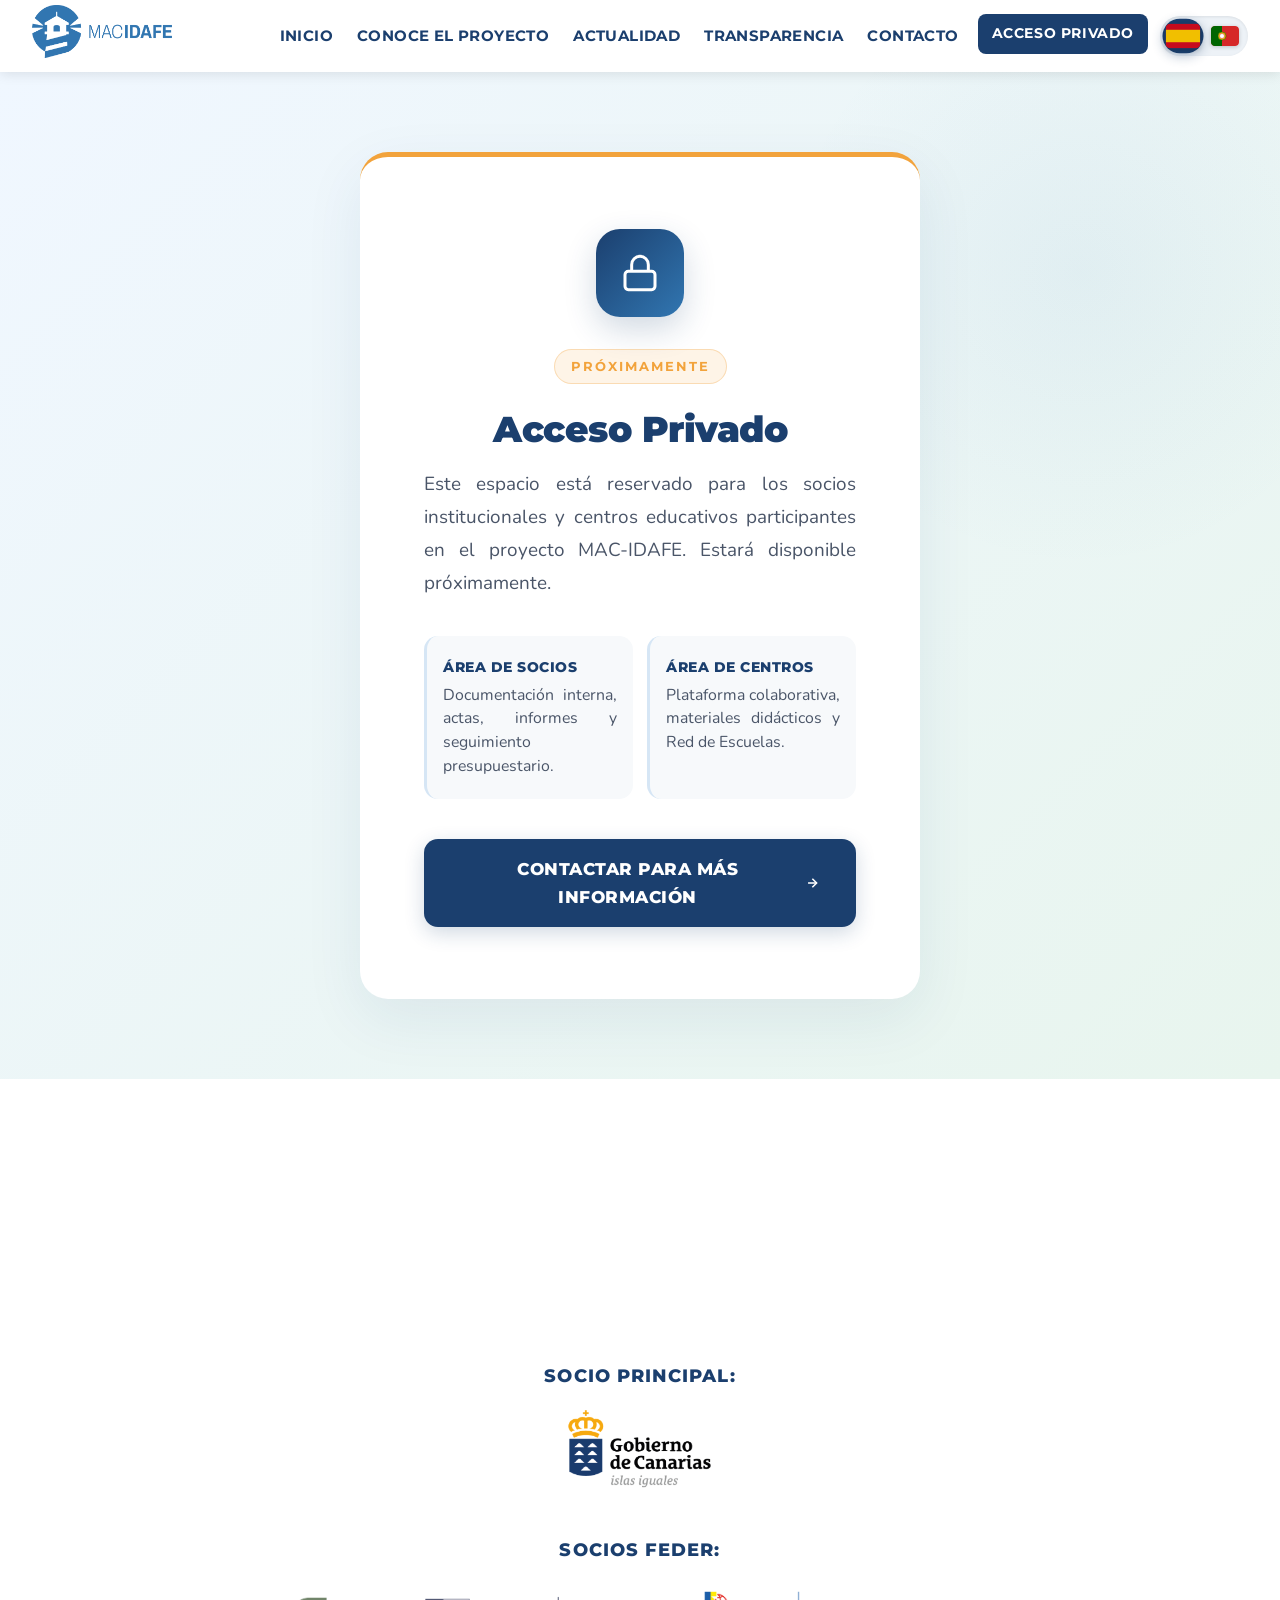
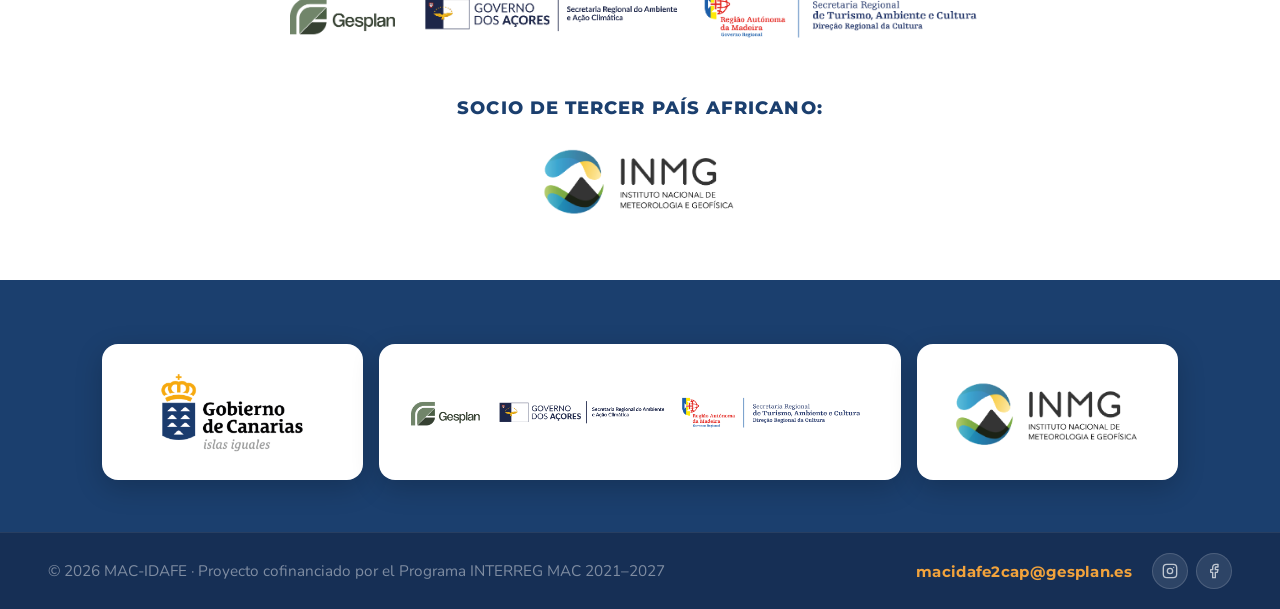
==== acceso-privado.html @ ae6ddf52 "primer commit" ====
<!DOCTYPE html>
<html lang="es">
<head>
  <meta charset="UTF-8" />
  <meta name="viewport" content="width=device-width, initial-scale=1.0"/>
  <title>MAC‑IDAFE | Acceso Privado</title>
  <meta name="robots" content="noindex, nofollow"/>
  <link rel="icon" type="image/png" href="favicon.png"/>
  <link href="https://fonts.googleapis.com/css2?family=Nunito:wght@400;600;700;800;900&family=Montserrat:wght@400;600;700;800&display=swap" rel="stylesheet"/>
  <link rel="stylesheet" href="shared2.css"/>
  <style>
    .acceso-wrap {
      min-height: calc(100vh - 72px);
      display: flex; align-items: center; justify-content: center;
      padding: 80px 8%;
      background: linear-gradient(135deg, #f0f7ff 0%, #e8f5ee 100%);
      position: relative; overflow: hidden;
    }
    .acceso-wrap::before {
      content: '';
      position: absolute;
      width: 600px; height: 600px; border-radius: 50%;
      background: radial-gradient(circle, rgba(49,118,177,.06) 0%, transparent 70%);
      top: -100px; right: -100px; pointer-events: none;
    }
    .acceso-card {
      background: var(--white); border-radius: 28px;
      padding: 72px 64px; text-align: center;
      box-shadow: 0 20px 60px rgba(27,63,110,.08);
      max-width: 560px; width: 100%;
      border-top: 5px solid var(--orange);
      position: relative; z-index: 1;
    }
    .acceso-icon {
      width: 88px; height: 88px; border-radius: 24px;
      background: linear-gradient(135deg, var(--blue-dark), var(--blue-mid));
      display: flex; align-items: center; justify-content: center;
      margin: 0 auto 32px;
      box-shadow: 0 12px 32px rgba(27,63,110,.2);
    }
    .acceso-icon svg { width: 40px; height: 40px; stroke: white; fill: none; stroke-width: 1.8; }
    .acceso-badge {
      display: inline-block;
      font-family: 'Montserrat', sans-serif; font-weight: 700;
      font-size: .72rem; letter-spacing: 2px; text-transform: uppercase;
      background: rgba(242,163,60,.12); color: var(--orange);
      border: 1px solid rgba(242,163,60,.3);
      border-radius: 20px; padding: 6px 16px; margin-bottom: 24px;
    }
    .acceso-card h1 {
      font-family: 'Montserrat', sans-serif; font-weight: 900;
      font-size: 2rem; color: var(--blue-dark);
      line-height: 1.2; margin-bottom: 16px;
      letter-spacing: -0.5px;
    }
    .acceso-card p {
      font-size: 1.05rem; color: var(--text-mid);
      line-height: 1.75; margin-bottom: 36px;
    }
    .acceso-areas {
      display: grid; grid-template-columns: 1fr 1fr;
      gap: 14px; margin-bottom: 40px;
    }
    .acceso-area {
      background: #f7f9fb; border-radius: 14px;
      padding: 20px 16px; text-align: left;
      border-left: 3px solid var(--blue-light);
      transition: border-color .3s ease, background .3s ease;
    }
    .acceso-area:hover { border-left-color: var(--blue-mid); background: var(--blue-light); }
    .acceso-area-title {
      font-family: 'Montserrat', sans-serif; font-weight: 800;
      font-size: .8rem; letter-spacing: .5px; text-transform: uppercase;
      color: var(--blue-dark); margin-bottom: 4px;
    }
    .acceso-area-desc {
      font-size: .88rem; color: var(--text-mid); line-height: 1.5;
    }
    .acceso-btn {
      display: inline-flex; align-items: center; gap: 10px;
      background: var(--blue-dark); color: var(--white);
      text-decoration: none;
      font-family: 'Montserrat', sans-serif; font-weight: 800;
      font-size: .95rem; letter-spacing: .5px; text-transform: uppercase;
      padding: 16px 36px; border-radius: 14px;
      box-shadow: 0 6px 20px rgba(27,63,110,.2);
      transition: all .3s cubic-bezier(.175,.885,.32,1.275);
    }
    .acceso-btn:hover { background: var(--orange); transform: translateY(-3px); box-shadow: 0 12px 28px rgba(242,163,60,.3); }
    .acceso-btn svg { width: 16px; height: 16px; stroke: currentColor; fill: none; stroke-width: 2.5; }
    @media (max-width: 600px) {
      .acceso-card { padding: 44px 28px; }
      .acceso-areas { grid-template-columns: 1fr; }
      .acceso-card h1 { font-size: 1.6rem; }
    }
  </style>
</head>
<body>

<header>
  <a href="index.html" class="logo"><img src="macidafe_sinclaim.png" alt="Logo MAC-IDAFE"></a>
  <button class="nav-toggle" id="nav-toggle" aria-label="Menú"><span></span><span></span><span></span></button>
  <nav>
    <a href="index.html" data-i18n="nav.inicio">INICIO</a>
    <a href="conoce.html" data-i18n="nav.conoce">CONOCE EL PROYECTO</a>
    <a href="actualidad.html" data-i18n="nav.actualidad">ACTUALIDAD</a>
    <a href="transparencia.html" data-i18n="nav.transparencia">TRANSPARENCIA</a>
    <a href="contacto.html" data-i18n="nav.contacto">CONTACTO</a>
    <a href="acceso-privado.html" class="nav-acceso active" data-i18n="nav.acceso">ACCESO PRIVADO</a>

    <div class="lang-switcher">
      <button class="lang-opt active" data-lang="es" onclick="setLang('es')"><span class="flag"><svg width="28" height="20" viewBox="0 0 28 20" style="border-radius:3px;display:block;"><rect width="28" height="20" fill="#c60b1e"/><rect y="5" width="28" height="10" fill="#f1bf00"/></svg></span><span class="code">ES</span></button>
      <button class="lang-opt" data-lang="pt" onclick="setLang('pt')"><span class="flag"><svg width="28" height="20" viewBox="0 0 28 20" style="border-radius:3px;display:block;"><rect width="28" height="20" fill="#d62828"/><rect width="11" height="20" fill="#006600"/><circle cx="11" cy="10" r="4" fill="#f1bf00" stroke="#006600" stroke-width=".5"/><circle cx="11" cy="10" r="2.5" fill="#fff" stroke="#d62828" stroke-width=".5"/></svg></span><span class="code">PT</span></button>
    </div>
  </nav>
</header>

<div class="acceso-wrap">
  <div class="acceso-card">
    <div class="acceso-icon">
      <svg viewBox="0 0 24 24"><rect x="3" y="11" width="18" height="11" rx="2" ry="2"/><path d="M7 11V7a5 5 0 0 1 10 0v4"/></svg>
    </div>
    <span class="acceso-badge" data-i18n="acceso.badge">Próximamente</span>
    <h1 data-i18n="acceso.h1">Acceso Privado</h1>
    <p data-i18n="acceso.p">Este espacio está reservado para los socios institucionales y centros educativos participantes en el proyecto MAC‑IDAFE. Estará disponible próximamente.</p>
    <div class="acceso-areas">
      <div class="acceso-area">
        <div class="acceso-area-title" data-i18n="acceso.socios.title">Área de Socios</div>
        <div class="acceso-area-desc" data-i18n="acceso.socios.desc">Documentación interna, actas, informes y seguimiento presupuestario.</div>
      </div>
      <div class="acceso-area">
        <div class="acceso-area-title" data-i18n="acceso.centros.title">Área de Centros</div>
        <div class="acceso-area-desc" data-i18n="acceso.centros.desc">Plataforma colaborativa, materiales didácticos y Red de Escuelas.</div>
      </div>
    </div>
    <a href="contacto.html" class="acceso-btn">
      <span data-i18n="acceso.btn">Contactar para más información</span>
      <svg viewBox="0 0 24 24"><line x1="5" y1="12" x2="19" y2="12"/><polyline points="12 5 19 12 12 19"/></svg>
    </a>
  </div>
</div>

<section id="socios" style="padding-bottom:60px;">
  <h2 class="section-title reveal" data-i18n="index.socios.title">Socios del Proyecto</h2>

  <div style="display:flex;flex-direction:column;align-items:center;gap:48px;padding:40px 24px 0;">

    <div style="display:flex;flex-direction:column;align-items:center;gap:16px;text-align:center;">
      <p class="socio-label" data-i18n="socios.principal">SOCIO PRINCIPAL:</p>
      <img src="gobcan.png" alt="Gobierno de Canarias" style="height:80px;"/>
    </div>

    <div style="display:flex;flex-direction:column;align-items:center;gap:16px;text-align:center;">
      <p class="socio-label" data-i18n="socios.feder">SOCIOS FEDER:</p>
      <img src="ristra_feder.png" alt="Socios FEDER" style="max-height:70px;max-width:700px;width:100%;object-fit:contain;"/>
    </div>

    <div style="display:flex;flex-direction:column;align-items:center;gap:16px;text-align:center;">
      <p class="socio-label" data-i18n="socios.africano">SOCIO DE TERCER PAÍS AFRICANO:</p>
      <img src="inmg.png" alt="INMG" style="height:80px;"/>
    </div>

  </div>
</section>

<div class="socios-section">
  <div class="socios-grid" style="flex-direction:row;align-items:stretch;">
    <div class="socio-col" style="flex:1;">
      <div class="socio-col-box" style="min-height:130px;padding:28px 32px;"><img src="gobcan.png" alt="Gobierno de Canarias" style="height:80px;"/></div>
    </div>
    <div class="socio-col" style="flex:2;">
      <div class="socio-col-box" style="min-height:130px;padding:28px 32px;"><img src="ristra_feder.png" alt="Socios FEDER" style="width:100%;height:auto;max-height:100px;object-fit:contain;"/></div>
    </div>
    <div class="socio-col" style="flex:1;">
      <div class="socio-col-box" style="min-height:130px;padding:28px 32px;"><img src="inmg.png" alt="INMG" style="height:80px;"/></div>
    </div>
  </div>
</div>

<footer>
  <div class="footer-bottom">
    <span data-i18n="footer">© 2026 MAC‑IDAFE · Proyecto cofinanciado por el Programa INTERREG MAC 2021–2027</span>
    <div class="footer-right">
      <a href="mailto:macidafe2cap@gesplan.es" class="footer-email">macidafe2cap@gesplan.es</a>
      <div class="footer-social">
        <a href="https://www.instagram.com/mac_idafe/" target="_blank" rel="noopener" class="footer-social-btn" aria-label="Instagram">
          <svg viewBox="0 0 24 24" fill="none" stroke="currentColor" stroke-width="2" stroke-linecap="round" stroke-linejoin="round"><rect x="2" y="2" width="20" height="20" rx="5"/><circle cx="12" cy="12" r="4"/><circle cx="17.5" cy="6.5" r="1" fill="currentColor" stroke="none"/></svg>
        </a>
        <a href="https://www.facebook.com/people/MAC-IDAFE/61565117734084/" target="_blank" rel="noopener" class="footer-social-btn" aria-label="Facebook">
          <svg viewBox="0 0 24 24" fill="none" stroke="currentColor" stroke-width="2" stroke-linecap="round" stroke-linejoin="round"><path d="M18 2h-3a5 5 0 0 0-5 5v3H7v4h3v8h4v-8h3l1-4h-4V7a1 1 0 0 1 1-1h3z"/></svg>
        </a>
      </div>
    </div>
  </div>
</footer>

<script>
  (function() {
    const toggle = document.getElementById('nav-toggle');
    const nav = document.querySelector('nav');
    if (!toggle || !nav) return;
    toggle.addEventListener('click', () => { const open = nav.classList.toggle('open'); toggle.classList.toggle('open', open); document.body.style.overflow = open ? 'hidden' : ''; });
    nav.querySelectorAll('a').forEach(a => a.addEventListener('click', () => { nav.classList.remove('open'); toggle.classList.remove('open'); document.body.style.overflow = ''; }));
    document.addEventListener('click', e => { if (nav.classList.contains('open') && !nav.contains(e.target) && !toggle.contains(e.target)) { nav.classList.remove('open'); toggle.classList.remove('open'); document.body.style.overflow = ''; } });
  })();
</script>
<script src="lang.js"></script>
</body>
</html>
---- shared2.css ----
/* ═══════════════════════════════════════════════════════
   MAC-IDAFE — shared.css
   ═══════════════════════════════════════════════════════ */

*, *::before, *::after { box-sizing: border-box; margin: 0; padding: 0; }


:root {
  --blue-dark:  #1b3f6e;
  --blue-mid:   #3176b1;
  --blue-light: #d6e6f5;
  --teal:       #2a8c72;
  --orange:     #f2a33c;
  --green-dark: #436b4b;
  --white:      #ffffff;
  --text-dark:  #1a1a2e;
  --text-mid:   #4a5568;
}

html { scroll-behavior: smooth; font-size: 18px; }

body {
  font-family: 'Nunito', sans-serif;
  color: var(--text-dark);
  background: #ffffff;
  overflow-x: hidden;
  font-size: 1rem;
  line-height: 1.65;
}

/* ══ TEXTO JUSTIFICADO GLOBAL ══ */
p, li, .tl-desc, .tl-lead, .intro-body-p, .intro-lede,
.card-excerpt, .modal-content p, .red-header p,
.red-sostenibilidad p, .obj-desc, .prog-sub,
.acceso-area-desc, .etapa-actual-info p {
  text-align: justify;
  hyphens: none;
  -webkit-hyphens: none;
  word-break: normal;
}

/* Excepciones: no justificar titulares, labels, botones, nav, centrados */
h1, h2, h3, h4, h5, h6,
.section-title, .page-hero h1, .page-hero h2,
nav a, .btn-news, .card-cta, .hero-btn-primary, .hero-btn-secondary,
.trans-val, .trans-label, .dato-val, .dato-label, .dato-sub,
.etapa-title, .tl-title, .tl-tag, .tl-dates,
.card-tag, .card-date, .card-title,
.footer-bottom span, .footer-email,
.filtro-btn, .lang-opt, .nav-acceso,
.intro-closing, .intro-cell-label, .cell-label, .cell-val,
.ind-title, .ind-meta, .chip-label, .chip-val,
.just-num, .prog-label, .prog-dates,
.red-card h4, .etapa-badge-label, .etapa-badge-sub,
.news-caption, .btn-submit, label,
.page-hero-label, .acceso-badge, .acceso-card h1 {
  text-align: unset;
  hyphens: none;
}

/* ══ KEYFRAMES ══ */
@keyframes fadeIn    { from { opacity:0; transform:translateY(-10px); } to { opacity:1; transform:translateY(0); } }
@keyframes slideUp   { from { opacity:0; transform:translateY(28px); }  to { opacity:1; transform:translateY(0); } }
@keyframes scaleIn   { from { opacity:0; transform:scale(1.05); filter:blur(2px); } to { opacity:1; transform:scale(1); filter:blur(0); } }
@keyframes heroReveal {
  0%   { opacity:0; transform:scale(1.04); filter:blur(6px) brightness(.85); }
  60%  { opacity:1; filter:blur(1px); }
  100% { opacity:1; transform:scale(1); filter:blur(0) brightness(1); }
}
@keyframes float {
  0%,100% { transform:translateY(0) scale(1.1) rotate(8deg); }
  50%      { transform:translateY(-7px) scale(1.1) rotate(8deg); }
}
@keyframes pulse {
  0%,100% { box-shadow: 0 0 0 6px rgba(242,163,60,.25); }
  50%      { box-shadow: 0 0 0 14px rgba(242,163,60,.08); }
}

/* ══ SCROLL REVEAL ══ */
.reveal {
  opacity:0; transform:translateY(42px) scale(0.95);
  transition: opacity .85s cubic-bezier(.25,1,.5,1), transform .85s cubic-bezier(.25,1,.5,1);
}
.reveal-left {
  opacity:0; transform:translateX(-52px) scale(0.95);
  transition: opacity .85s cubic-bezier(.25,1,.5,1), transform .85s cubic-bezier(.25,1,.5,1);
}
.reveal-right {
  opacity:0; transform:translateX(52px) scale(0.95);
  transition: opacity .85s cubic-bezier(.25,1,.5,1), transform .85s cubic-bezier(.25,1,.5,1);
}
.reveal.visible, .reveal-left.visible, .reveal-right.visible {
  opacity:1; transform:translate(0,0) scale(1);
}

/* ══ HEADER ══ */
header {
  position: sticky; top:0; z-index:100;
  background: var(--white);
  box-shadow: 0 2px 12px rgba(0,0,0,.10);
  padding: 0 32px;
  height: 72px;
  display: flex; align-items: center; justify-content: space-between;
  animation: fadeIn .8s cubic-bezier(.25,1,.5,1) both;
  transition: box-shadow .3s ease;
}
.logo img {
  width: 140px; height: auto; object-fit: contain;
  transition: transform .4s cubic-bezier(.175,.885,.32,1.275);
}
.logo:hover img { transform: scale(1.05); }

/* ══ NAV ══ */
nav { display: flex; gap: 2px; align-items: center; }
nav a {
  text-decoration: none;
  font-family: 'Montserrat', sans-serif;
  font-weight: 700; font-size: .85rem; letter-spacing: .4px;
  color: var(--blue-dark);
  padding: 8px 11px; border-radius: 6px;
  transition: background .3s ease, color .3s ease, transform .2s ease;
  position: relative; white-space: nowrap;
}
nav a::after {
  content: ''; position: absolute;
  bottom: 5px; left: 11px; right: 11px; height: 2px;
  background: var(--orange); transform: scaleX(0); transform-origin: right;
  transition: transform .4s cubic-bezier(.25,1,.5,1); border-radius: 2px;
}
nav a:not(.active):not(.nav-acceso):hover::after { transform: scaleX(1); transform-origin: left; }
nav a:hover, nav a.active { background: var(--blue-mid); color: var(--white); transform: translateY(-2px); }

/* Acceso privado — botón especial */
.nav-acceso {
  background: var(--blue-dark) !important;
  color: var(--white) !important;
  border-radius: 8px !important;
  padding: 8px 14px !important;
  font-size: .8rem !important;
  letter-spacing: .6px;
  margin-left: 6px;
  transition: background .3s ease, transform .2s ease !important;
}
.nav-acceso:hover { background: var(--orange) !important; transform: translateY(-2px) !important; }
.nav-acceso::after { display: none !important; }



/* ══ LANG SWITCHER ══ */
.lang-switcher {
  display: flex; background: #edf2f7; border-radius: 50px;
  padding: 4px; margin-left: 10px; gap: 4px;
  box-shadow: inset 0 1px 3px rgba(0,0,0,.08);
}
.lang-opt {
  width: 38px; height: 32px; border-radius: 50px; border: none;
  background: transparent; cursor: pointer;
  display: flex; align-items: center; justify-content: center;
  transition: all .3s cubic-bezier(.175,.885,.32,1.275); padding: 0;
}
.lang-opt .flag {
  display: flex; align-items: center; justify-content: center;
  border-radius: 4px; box-shadow: 0 1px 4px rgba(0,0,0,.2);
  overflow: hidden; transition: transform .3s cubic-bezier(.175,.885,.32,1.275); line-height: 0;
}
.lang-opt .code { display: none; }
.lang-opt.active { background: var(--blue-dark); box-shadow: 0 3px 10px rgba(27,63,110,.3); transform: scale(1.08); }
.lang-opt.active .flag { transform: scale(1.15); }
.lang-opt:not(.active):hover { background: var(--blue-light); }
.lang-opt:not(.active):hover .flag { transform: scale(1.1); }

/* ══ PAGE HERO ══ */
.page-hero {
  padding: 80px 8% 68px; text-align: center;
  position: relative; overflow: hidden;
  border-bottom: 5px solid var(--orange);
}
.page-hero-banner {
  position: absolute; inset: 0; width: 100%; height: 100%;
  object-fit: cover; object-position: center; pointer-events: none;
}
.page-hero-label,
.page-hero h1,
.page-hero h2,
.page-hero p { position: relative; z-index: 1; }

.page-hero-label {
  font-family: 'Montserrat', sans-serif;
  font-weight: 700; font-size: .82rem; letter-spacing: 3px; text-transform: uppercase;
  color: var(--blue-light); opacity: .9; margin-bottom: 16px; display: block;
}
.page-hero h1 {
  font-family: 'Montserrat', sans-serif;
  font-weight: 900; font-size: clamp(2.4rem, 5vw, 4rem);
  color: var(--white); line-height: 1.1; letter-spacing: -1px; margin-bottom: 16px;
}
.page-hero h2,
.page-hero p {
  font-family: 'Nunito', sans-serif;
  font-weight: 600; font-size: clamp(1.1rem, 2vw, 1.4rem);
  color: rgba(255,255,255,.82); max-width: 700px;
  margin: 0 auto; line-height: 1.65;
}

/* ══ SECTIONS ══ */
section { padding: 88px 8%; background: transparent; }

.section-title {
  font-family: 'Montserrat', sans-serif;
  font-weight: 800; font-size: 1.85rem; letter-spacing: 1.5px;
  color: var(--blue-dark); text-align: center;
  margin-bottom: 60px; text-transform: uppercase;
  display: block; width: 100%;
  position: relative; padding-bottom: 20px;
}
.section-title::after {
  content: ''; display: block; width: 56px; height: 4px; border-radius: 3px;
  background: var(--orange); margin: 16px auto 0;
}

/* ══ SOCIOS SECTION (antes del footer) ══ */
.socios-section {
  background: var(--blue-dark);
  padding: 64px 8% 52px;
}
.socios-section-title {
  font-family: 'Montserrat', sans-serif;
  font-weight: 900; font-size: 1.4rem; letter-spacing: 3px;
  text-transform: uppercase; color: rgba(255,255,255,.5);
  text-align: center;
  margin: 0 auto 52px;
  position: relative; padding-bottom: 18px;
}
.socios-section-title::after {
  content: ''; position: absolute; bottom: 0; left: 50%;
  transform: translateX(-50%);
  width: 40px; height: 2px; background: var(--orange); border-radius: 2px;
}
.socios-grid {
  display: flex;
  flex-direction: column;
  gap: 16px;
  max-width: 2500px; margin: 0 auto;
}
.socio-col {
  display: flex; flex-direction: column; gap: 0; align-items: stretch;
}
.socio-col-label {
  font-family: 'Montserrat', sans-serif;
  font-weight: 800; font-size: .72rem; letter-spacing: 2px;
  text-transform: uppercase; color: var(--white);
  background: rgba(255,255,255,.08);
  border: 1px solid rgba(255,255,255,.15);
  border-radius: 6px; padding: 7px 16px;
  width: 100%; text-align: center;
}
.socio-col-box {
  background: var(--white); border-radius: 16px;
  padding: 28px 32px; width: 100%;
  display: flex; align-items: center; justify-content: center;
  flex: 1; min-height: 130px;
  box-shadow: 0 8px 28px rgba(0,0,0,.2);
  transition: transform .3s cubic-bezier(.175,.885,.32,1.275), box-shadow .3s ease;
}
.socio-col:hover .socio-col-box { transform: translateY(-5px); box-shadow: 0 16px 40px rgba(0,0,0,.3); }
.socio-col-box img { height: 80px; width: auto; max-width: 100%; object-fit: contain; display: block; }

/* Caja central más grande */
.socio-col:nth-child(2) .socio-col-box {
  min-height: 180px;
  padding: 32px 40px;
}
.socio-col:nth-child(2) .socio-col-box img { height: 120px; }

/* ══ FOOTER ══ */
footer {
  background: #162f55;
  border-top: 1px solid rgba(255,255,255,.08);
  color: rgba(255,255,255,.65);
  text-align: center; padding: 20px 48px;
  font-size: 1rem;
}
.footer-bottom {
  display: flex; align-items: center; justify-content: space-between;
  flex-wrap: wrap; gap: 12px;
}
.footer-bottom span { font-size: .85rem; color: rgba(255,255,255,.45); }
.footer-email {
  font-family: 'Montserrat', sans-serif;
  font-size: .85rem; font-weight: 700;
  color: var(--orange); text-decoration: none;
  letter-spacing: .3px; transition: color .3s ease;
}
.footer-email:hover { color: #fff; text-decoration: underline; }
.footer-right {
  display: flex; align-items: center; gap: 20px;
}
.footer-social {
  display: flex; align-items: center; gap: 8px;
}
.footer-social-btn {
  width: 36px; height: 36px; border-radius: 50%;
  background: rgba(255,255,255,.1);
  border: 1px solid rgba(255,255,255,.15);
  display: flex; align-items: center; justify-content: center;
  color: rgba(255,255,255,.7); text-decoration: none;
  transition: background .3s ease, color .3s ease, transform .3s ease;
}
.footer-social-btn:hover {
  background: var(--orange);
  border-color: var(--orange);
  color: #fff;
  transform: translateY(-3px);
}
.footer-social-btn svg { width: 16px; height: 16px; }

/* Keep old classes for backward compat */
.footer-logos { display: none; }
.footer-socios-title { display: none; }

/* ══ HAMBURGER ══ */
.nav-toggle {
  display: none; flex-direction: column; justify-content: center; align-items: center;
  gap: 5px; width: 44px; height: 44px;
  background: var(--blue-dark); border: none; cursor: pointer;
  border-radius: 10px; padding: 8px;
  transition: background .3s ease, transform .2s ease;
  z-index: 202; flex-shrink: 0;
}
.nav-toggle:hover { background: var(--blue-mid); transform: scale(1.05); }
.nav-toggle span {
  display: block; width: 22px; height: 2px;
  background: #fff; border-radius: 2px;
  transition: transform .35s ease, opacity .25s ease, width .25s ease;
  transform-origin: center;
}
.nav-toggle.open span:nth-child(1) { transform: translateY(7px) rotate(45deg); }
.nav-toggle.open span:nth-child(2) { opacity: 0; width: 0; }
.nav-toggle.open span:nth-child(3) { transform: translateY(-7px) rotate(-45deg); }

/* ══ NAV LINK COLORS ══ */
nav a[href*="conoce"]:hover         { background: var(--green-dark) !important; color: #fff !important; }
nav a[href*="actualidad"]:hover     { background: var(--orange)     !important; color: #fff !important; }
nav a[href*="transparencia"]:hover  { background: var(--blue-mid)   !important; color: #fff !important; }
nav a[href*="conoce"].active        { background: var(--green-dark) !important; color: #fff !important; }
nav a[href*="actualidad"].active    { background: var(--orange)     !important; color: #fff !important; }
nav a[href*="transparencia"].active { background: var(--blue-mid)   !important; color: #fff !important; }
nav a[href*="contacto"]:hover,
nav a[href*="contacto"].active      { background: var(--teal) !important; color: #fff !important; }

/* ══ TABLET ══ */
@media (max-width: 1024px) {
  header { padding: 0 20px; }
  nav a { font-size: .78rem; padding: 7px 9px; }
  section { padding: 72px 6%; }
}

/* ══ MOBILE 768px ══ */
@media (max-width: 768px) {
  html { font-size: 16px; overflow-x: hidden; }

  header {
    height: auto; min-height: 62px; padding: 10px 16px;
    flex-wrap: wrap; justify-content: space-between; align-items: center;
    position: sticky; top: 0; z-index: 200;
  }
  .logo img { width: 110px; height: auto; }
  .nav-toggle { display: flex; }

  nav {
    position: fixed; top: 0; left: 0; right: 0; bottom: 0;
    width: 100vw; height: 100dvh;
    background: var(--white); flex-direction: column;
    align-items: flex-start; justify-content: flex-start;
    gap: 6px; padding: 90px 20px 60px;
    transform: translateX(100%);
    visibility: hidden;
    transition: transform .4s cubic-bezier(.25,1,.5,1), visibility 0s linear .4s;
    z-index: 199; overflow-y: auto; overflow-x: hidden;
    border-left: 4px solid var(--orange);
    box-shadow: -8px 0 32px rgba(0,0,0,.15);
  }
  nav.open { transform: translateX(0); visibility: visible; transition: transform .4s cubic-bezier(.25,1,.5,1), visibility 0s linear 0s; }
  nav a {
    padding: 14px 18px; font-size: 1.05rem; letter-spacing: .3px;
    border-radius: 12px; width: 100%; text-align: left; color: var(--blue-dark);
  }
  nav a:hover, nav a.active { transform: none; }
  nav a::after { display: none; }
  .nav-acceso { margin-left: 0 !important; width: 100%; text-align: left; }
  .nav-social { margin-left: 0; margin-top: 10px; padding-top: 14px; border-top: 1px solid #edf2f7; width: 100%; }
  .nav-social-btn { width: 44px; height: 44px; }

  .lang-switcher {
    margin-left: 0; margin-top: 20px;
    border-top: 1px solid #edf2f7; padding: 20px 0 0;
    width: 100%; background: transparent; box-shadow: none; gap: 10px;
  }
  .lang-opt { width: 52px; height: 44px; background: #f0f4f8; }
  .lang-opt.active { background: var(--blue-dark); }

  .page-hero { padding: 48px 5% 40px; }
  .page-hero h1 { font-size: clamp(1.8rem, 7vw, 2.6rem); }
  .page-hero h2, .page-hero p { font-size: 1rem; }
  .page-hero-label { font-size: .72rem; letter-spacing: 2px; }

  section { padding: 52px 5%; }
  .section-title { font-size: 1.35rem; margin-bottom: 36px; letter-spacing: .6px; }

  footer { padding: 36px 16px 20px; font-size: .9rem; }
  .footer-logos { gap: 20px; }
  .footer-logo-box { padding: 10px 18px; min-height: 80px; }
  .footer-logos img { height: 50px; }
  .footer-socios-title { font-size: 1.15rem; margin-bottom: 28px; }
  .footer-bottom { flex-direction: column; align-items: center; text-align: center; gap: 8px; }
}

/* ══ SMALL MOBILE 480px ══ */
@media (max-width: 480px) {
  html { font-size: 14px; }
  header { padding: 8px 12px; }
  .logo img { width: 95px; }
  .page-hero h1 { font-size: 1.6rem; }
  .section-title { font-size: 1.2rem; }
  .footer-logos { flex-direction: column; align-items: center; }
}

/* ══ REVEAL FALLBACK MOBILE ══ */
@media (max-width: 768px) {
  .reveal, .reveal-left, .reveal-right {
    transform: none !important;
    transition: opacity .5s ease !important;
  }
}
/* ══ SOCIOS SECTION RESPONSIVE ══ */
@media (max-width: 900px) {
  .socios-section { padding: 48px 6% 40px; }
  .socios-grid { flex-direction: column !important; gap: 12px; }
  .socio-col { flex: none !important; width: 100%; }
  .socio-col:nth-child(2) .socio-col-box { min-height: 130px !important; padding: 24px 28px !important; }
  .socio-col:nth-child(2) .socio-col-box img { height: 80px !important; }
}
@media (max-width: 768px) {
  .socios-section { padding: 36px 5% 28px; }
  .socio-col-box { padding: 20px 16px !important; min-height: 110px !important; }
  .socio-col-box img { height: 60px !important; }
  .socio-col:nth-child(2) .socio-col-box img { height: 60px !important; }
  #socios { padding: 52px 5% 0; }
  #socios img { max-width: 100% !important; }
}
@media (max-width: 480px) {
  .socios-section { padding: 28px 4% 24px; }
  footer { padding: 24px 14px 16px; }
  .footer-right { flex-direction: column; gap: 10px; align-items: center; }
}
.socio-label {
  font-family: 'Montserrat', sans-serif;
  font-weight: 800;
  font-size: 1rem;
  letter-spacing: .06em;
  color: #1b3f6e;
  margin: 0;
  justify-content: center;
  align-items: center;
}
.socios-section {
  display: flex;
  flex-direction: column;
  align-items: center;
  width: 100%;
}

.socio-grupo {
  display: flex;
  flex-direction: column;
  align-items: center;
  text-align: center;
  gap: 16px;
  width: 100%;
  margin-bottom: 40px;
}
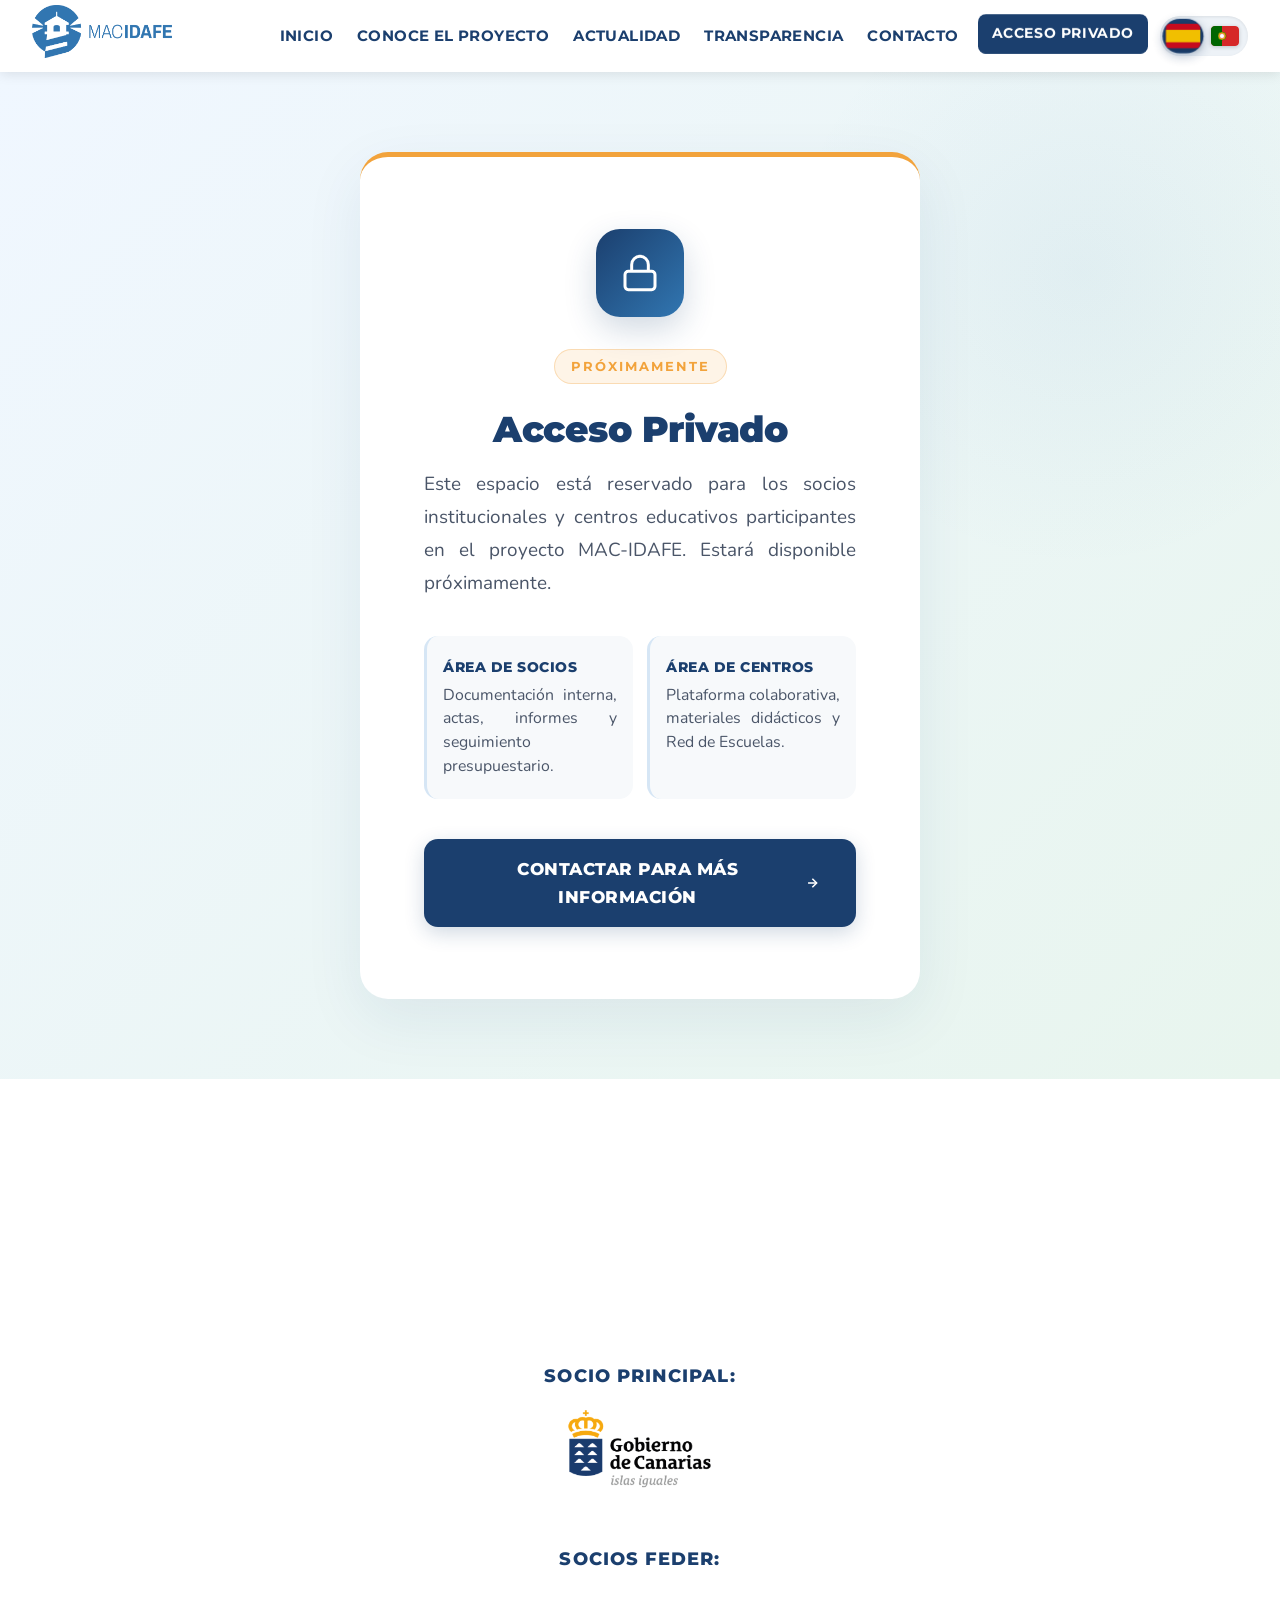
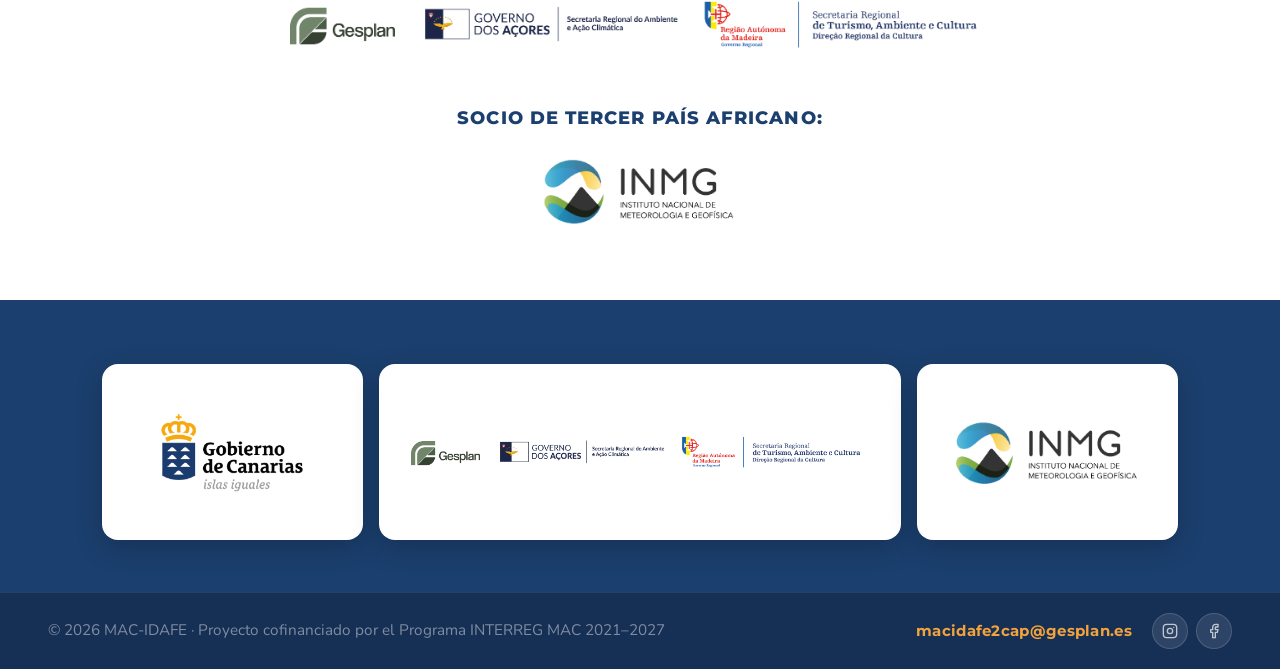
==== commit 2f8de080: "Socios: enlaces a las webs de cada socio y ristra FEDER partida en tres La ristra FEDER era una sola" ====
--- a/acceso-privado.html
+++ b/acceso-privado.html
@@ -147,17 +147,21 @@
 
     <div style="display:flex;flex-direction:column;align-items:center;gap:16px;text-align:center;">
       <p class="socio-label" data-i18n="socios.principal">SOCIO PRINCIPAL:</p>
-      <img src="gobcan.png" alt="Gobierno de Canarias" style="height:80px;"/>
+      <a href="https://www.gobiernodecanarias.org/" target="_blank" rel="noopener" aria-label="Gobierno de Canarias (abre en una pestaÃ±a nueva)"><img src="gobcan.png" alt="Gobierno de Canarias" style="height:80px;"/></a>
     </div>
 
     <div style="display:flex;flex-direction:column;align-items:center;gap:16px;text-align:center;">
       <p class="socio-label" data-i18n="socios.feder">SOCIOS FEDER:</p>
-      <img src="ristra_feder.png" alt="Socios FEDER" style="max-height:70px;max-width:700px;width:100%;object-fit:contain;"/>
+      <span class="feder-ristra" style="max-width:700px;width:100%;">
+            <a class="f-gesplan" href="https://www.gesplan.es/" target="_blank" rel="noopener" aria-label="Gesplan (abre en una pestaÃ±a nueva)"><img src="feder-gesplan.png" alt="Gesplan"/></a>
+            <a class="f-azores" href="https://portal.azores.gov.pt/web/sraac" target="_blank" rel="noopener" aria-label="Governo dos AÃ§ores Â· Secretaria Regional do Ambiente e AÃ§Ã£o ClimÃ¡tica (abre en una pestaÃ±a nueva)"><img src="feder-azores.png" alt="Governo dos AÃ§ores Â· Secretaria Regional do Ambiente e AÃ§Ã£o ClimÃ¡tica"/></a>
+            <a class="f-madeira" href="https://cultura.madeira.gov.pt/" target="_blank" rel="noopener" aria-label="RegiÃ£o AutÃ³noma da Madeira Â· DireÃ§Ã£o Regional da Cultura (abre en una pestaÃ±a nueva)"><img src="feder-madeira.png" alt="RegiÃ£o AutÃ³noma da Madeira Â· DireÃ§Ã£o Regional da Cultura"/></a>
+          </span>
     </div>
 
     <div style="display:flex;flex-direction:column;align-items:center;gap:16px;text-align:center;">
       <p class="socio-label" data-i18n="socios.africano">SOCIO DE TERCER PAÍS AFRICANO:</p>
-      <img src="inmg.png" alt="INMG" style="height:80px;"/>
+      <a href="https://www.inmg.gov.cv/" target="_blank" rel="noopener" aria-label="INMG Â· Instituto Nacional de Meteorologia e GeofÃ­sica (abre en una pestaÃ±a nueva)"><img src="inmg.png" alt="INMG" style="height:80px;"/></a>
     </div>
 
   </div>
@@ -166,13 +170,17 @@
 <div class="socios-section">
   <div class="socios-grid" style="flex-direction:row;align-items:stretch;">
     <div class="socio-col" style="flex:1;">
-      <div class="socio-col-box" style="min-height:130px;padding:28px 32px;"><img src="gobcan.png" alt="Gobierno de Canarias" style="height:80px;"/></div>
+      <div class="socio-col-box" style="min-height:130px;padding:28px 32px;"><a href="https://www.gobiernodecanarias.org/" target="_blank" rel="noopener" aria-label="Gobierno de Canarias (abre en una pestaÃ±a nueva)"><img src="gobcan.png" alt="Gobierno de Canarias" style="height:80px;"/></a></div>
     </div>
     <div class="socio-col" style="flex:2;">
-      <div class="socio-col-box" style="min-height:130px;padding:28px 32px;"><img src="ristra_feder.png" alt="Socios FEDER" style="width:100%;height:auto;max-height:100px;object-fit:contain;"/></div>
+      <div class="socio-col-box" style="min-height:130px;padding:28px 32px;"><span class="feder-ristra" style="width:100%;">
+            <a class="f-gesplan" href="https://www.gesplan.es/" target="_blank" rel="noopener" aria-label="Gesplan (abre en una pestaÃ±a nueva)"><img src="feder-gesplan.png" alt="Gesplan"/></a>
+            <a class="f-azores" href="https://portal.azores.gov.pt/web/sraac" target="_blank" rel="noopener" aria-label="Governo dos AÃ§ores Â· Secretaria Regional do Ambiente e AÃ§Ã£o ClimÃ¡tica (abre en una pestaÃ±a nueva)"><img src="feder-azores.png" alt="Governo dos AÃ§ores Â· Secretaria Regional do Ambiente e AÃ§Ã£o ClimÃ¡tica"/></a>
+            <a class="f-madeira" href="https://cultura.madeira.gov.pt/" target="_blank" rel="noopener" aria-label="RegiÃ£o AutÃ³noma da Madeira Â· DireÃ§Ã£o Regional da Cultura (abre en una pestaÃ±a nueva)"><img src="feder-madeira.png" alt="RegiÃ£o AutÃ³noma da Madeira Â· DireÃ§Ã£o Regional da Cultura"/></a>
+          </span></div>
     </div>
     <div class="socio-col" style="flex:1;">
-      <div class="socio-col-box" style="min-height:130px;padding:28px 32px;"><img src="inmg.png" alt="INMG" style="height:80px;"/></div>
+      <div class="socio-col-box" style="min-height:130px;padding:28px 32px;"><a href="https://www.inmg.gov.cv/" target="_blank" rel="noopener" aria-label="INMG Â· Instituto Nacional de Meteorologia e GeofÃ­sica (abre en una pestaÃ±a nueva)"><img src="inmg.png" alt="INMG" style="height:80px;"/></a></div>
     </div>
   </div>
 </div>
--- a/shared2.css
+++ b/shared2.css
@@ -478,4 +478,43 @@
   gap: 16px;
   width: 100%;
   margin-bottom: 40px;
-}+}
+
+/* ══ LOGOS FEDER, AHORA ENLAZABLES (12-ago-2026) ═══════════════════════════
+   "ristra_feder.png" era UNA sola imagen con los tres socios dentro (Gesplan,
+   Governo dos Açores y Região Autónoma da Madeira), así que no había forma de
+   dar un enlace distinto a cada uno.
+   Se ha cortado en tres PNG por el CENTRO de los huecos que ya separaban los
+   logos dentro de la propia imagen (medidos: 144px de hueco en x=572 y 131px
+   en x=1909, sobre un original de 3334x310). Cada trozo conserva el alto
+   completo y los anchos suman el total exacto, así que puestos en fila y SIN
+   separación se recomponen EXACTAMENTE igual que la imagen de antes.
+   ⚠ Los porcentajes salen de esos anchos (572, 1337 y 1425 de 3334). Si algún
+   día se cambian los PNG, hay que recalcularlos o la ristra se descuadra. */
+.feder-ristra{
+  display: flex;
+  align-items: center;
+  justify-content: center;
+  line-height: 0;          /* sin esto, el hueco de línea de los <a> mete 4px */
+  margin: 0 auto;
+}
+.feder-ristra a{
+  display: block;
+  transition: opacity .25s ease;
+}
+.feder-ristra a:hover,
+.feder-ristra a:focus-visible{ opacity: .68; }
+.feder-ristra img{
+  width: 100%;
+  height: auto;
+  display: block;
+}
+.feder-ristra .f-gesplan{ flex: 0 0 17.1566%; }
+.feder-ristra .f-azores { flex: 0 0 40.1020%; }
+.feder-ristra .f-madeira{ flex: 0 0 42.7415%; }
+
+/* los otros dos logos sí eran imágenes sueltas: sólo se envuelven en un <a> */
+.socio-col-box > a,
+#socios a{ display: inline-block; transition: opacity .25s ease; }
+.socio-col-box > a:hover, .socio-col-box > a:focus-visible,
+#socios a:hover, #socios a:focus-visible{ opacity: .68; }
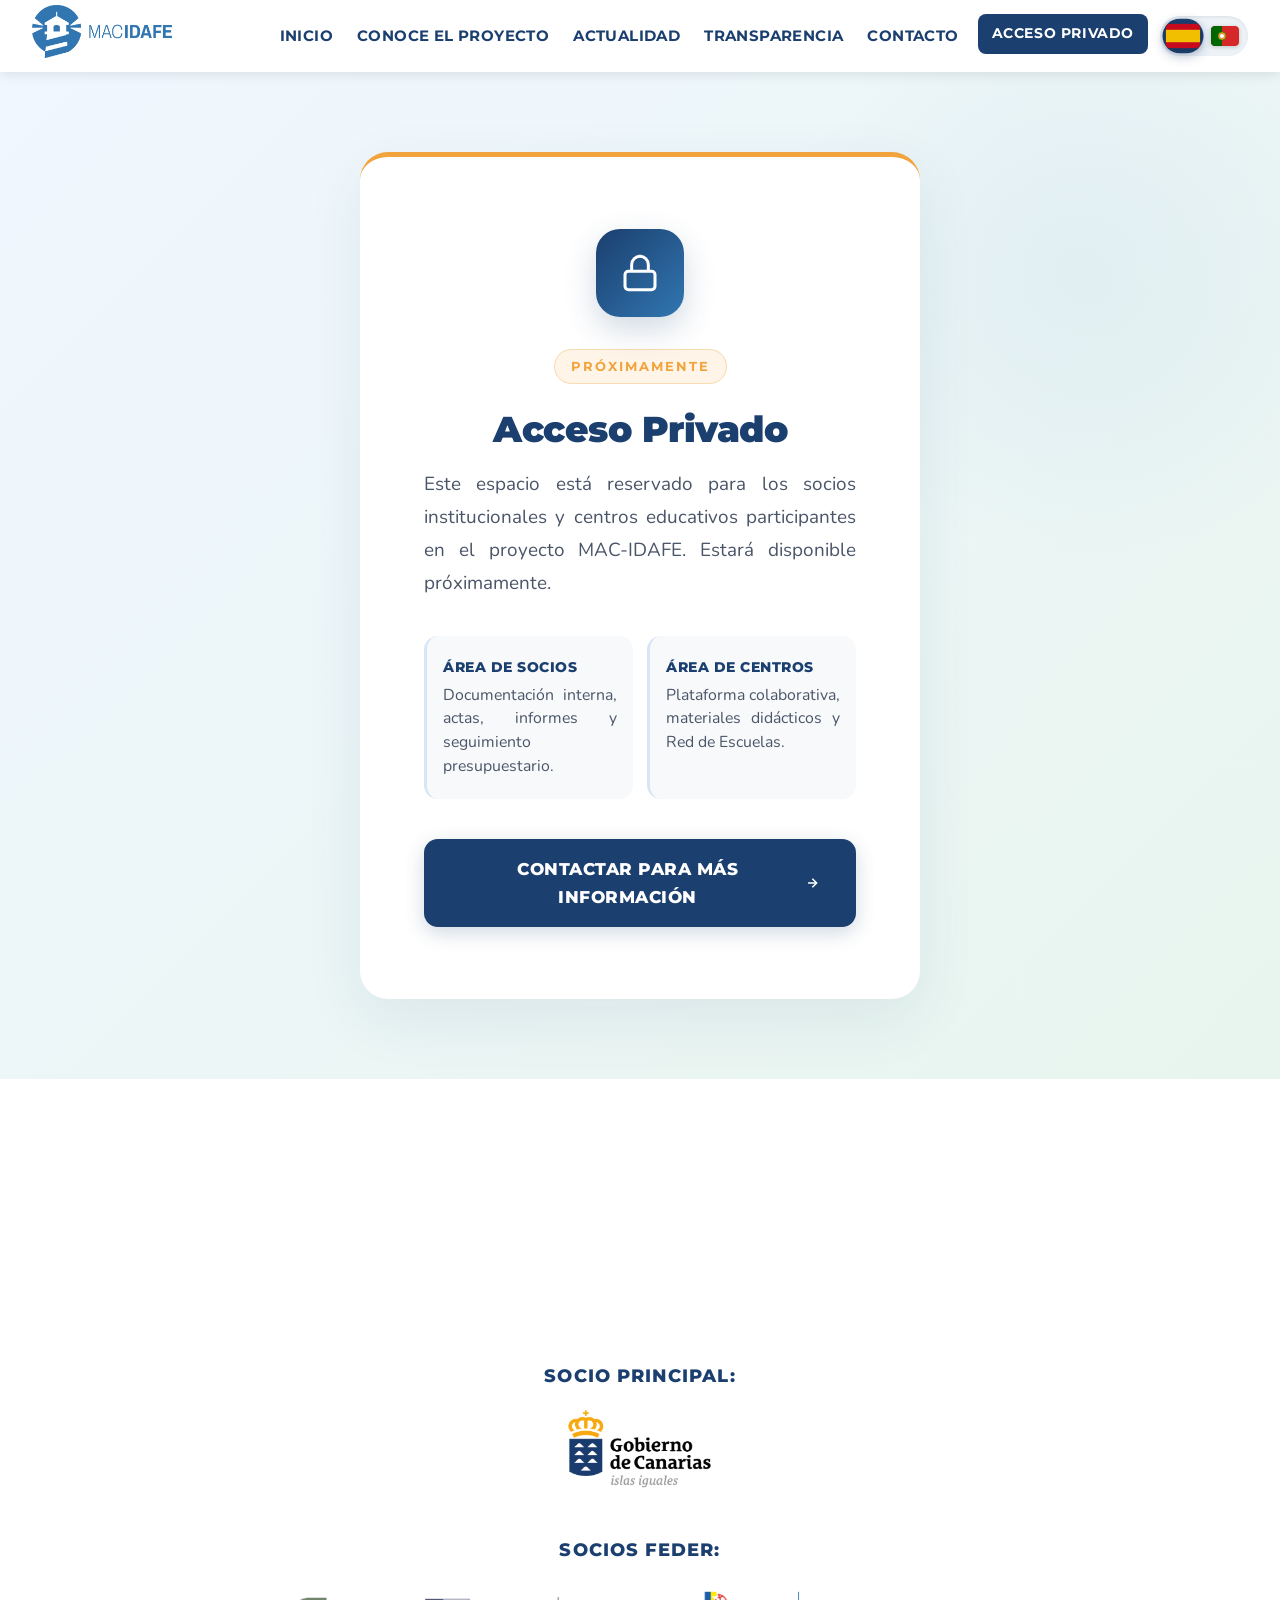
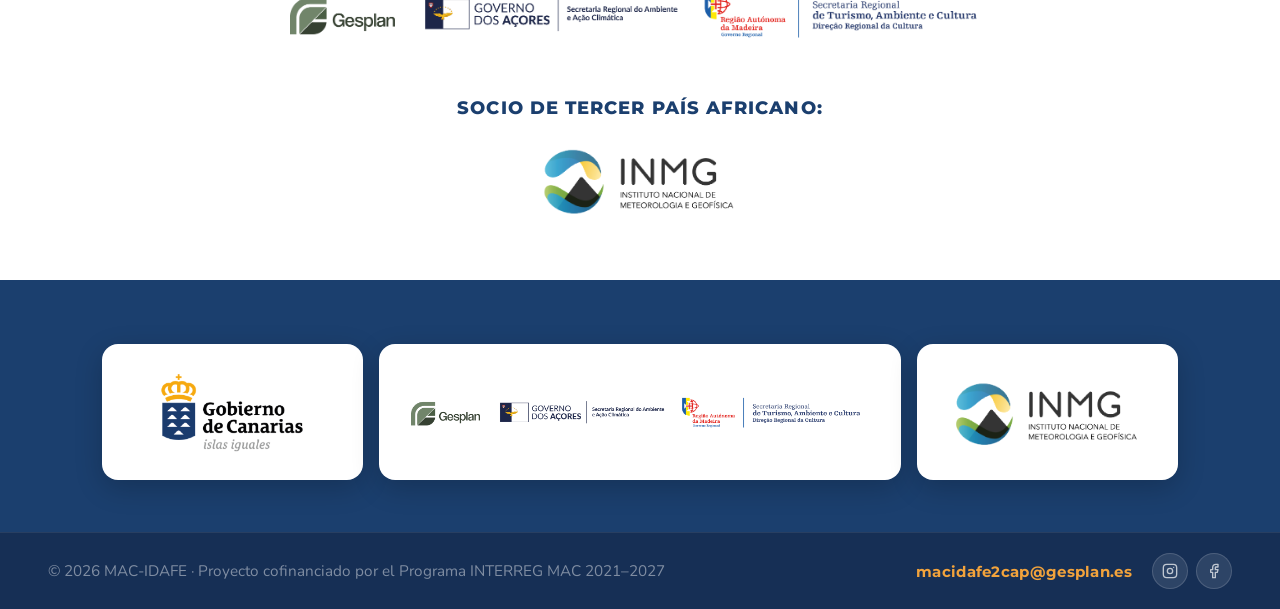
==== commit 74251a2a: "Arreglar las tildes de los aria-label y alt de los socios Salieron con doble codificacion UTF-8 (la " ====
--- a/acceso-privado.html
+++ b/acceso-privado.html
@@ -147,21 +147,21 @@
 
     <div style="display:flex;flex-direction:column;align-items:center;gap:16px;text-align:center;">
       <p class="socio-label" data-i18n="socios.principal">SOCIO PRINCIPAL:</p>
-      <a href="https://www.gobiernodecanarias.org/" target="_blank" rel="noopener" aria-label="Gobierno de Canarias (abre en una pestaÃ±a nueva)"><img src="gobcan.png" alt="Gobierno de Canarias" style="height:80px;"/></a>
+      <a href="https://www.gobiernodecanarias.org/" target="_blank" rel="noopener" aria-label="Gobierno de Canarias (abre en una pestaña nueva)"><img src="gobcan.png" alt="Gobierno de Canarias" style="height:80px;"/></a>
     </div>
 
     <div style="display:flex;flex-direction:column;align-items:center;gap:16px;text-align:center;">
       <p class="socio-label" data-i18n="socios.feder">SOCIOS FEDER:</p>
       <span class="feder-ristra" style="max-width:700px;width:100%;">
-            <a class="f-gesplan" href="https://www.gesplan.es/" target="_blank" rel="noopener" aria-label="Gesplan (abre en una pestaÃ±a nueva)"><img src="feder-gesplan.png" alt="Gesplan"/></a>
-            <a class="f-azores" href="https://portal.azores.gov.pt/web/sraac" target="_blank" rel="noopener" aria-label="Governo dos AÃ§ores Â· Secretaria Regional do Ambiente e AÃ§Ã£o ClimÃ¡tica (abre en una pestaÃ±a nueva)"><img src="feder-azores.png" alt="Governo dos AÃ§ores Â· Secretaria Regional do Ambiente e AÃ§Ã£o ClimÃ¡tica"/></a>
-            <a class="f-madeira" href="https://cultura.madeira.gov.pt/" target="_blank" rel="noopener" aria-label="RegiÃ£o AutÃ³noma da Madeira Â· DireÃ§Ã£o Regional da Cultura (abre en una pestaÃ±a nueva)"><img src="feder-madeira.png" alt="RegiÃ£o AutÃ³noma da Madeira Â· DireÃ§Ã£o Regional da Cultura"/></a>
+            <a class="f-gesplan" href="https://www.gesplan.es/" target="_blank" rel="noopener" aria-label="Gesplan (abre en una pestaña nueva)"><img src="feder-gesplan.png" alt="Gesplan"/></a>
+            <a class="f-azores" href="https://portal.azores.gov.pt/web/sraac" target="_blank" rel="noopener" aria-label="Governo dos Açores · Secretaria Regional do Ambiente e Ação Climática (abre en una pestaña nueva)"><img src="feder-azores.png" alt="Governo dos Açores · Secretaria Regional do Ambiente e Ação Climática"/></a>
+            <a class="f-madeira" href="https://cultura.madeira.gov.pt/" target="_blank" rel="noopener" aria-label="Região Autónoma da Madeira · Direção Regional da Cultura (abre en una pestaña nueva)"><img src="feder-madeira.png" alt="Região Autónoma da Madeira · Direção Regional da Cultura"/></a>
           </span>
     </div>
 
     <div style="display:flex;flex-direction:column;align-items:center;gap:16px;text-align:center;">
       <p class="socio-label" data-i18n="socios.africano">SOCIO DE TERCER PAÍS AFRICANO:</p>
-      <a href="https://www.inmg.gov.cv/" target="_blank" rel="noopener" aria-label="INMG Â· Instituto Nacional de Meteorologia e GeofÃ­sica (abre en una pestaÃ±a nueva)"><img src="inmg.png" alt="INMG" style="height:80px;"/></a>
+      <a href="https://www.inmg.gov.cv/" target="_blank" rel="noopener" aria-label="INMG · Instituto Nacional de Meteorologia e Geofísica (abre en una pestaña nueva)"><img src="inmg.png" alt="INMG" style="height:80px;"/></a>
     </div>
 
   </div>
@@ -170,17 +170,17 @@
 <div class="socios-section">
   <div class="socios-grid" style="flex-direction:row;align-items:stretch;">
     <div class="socio-col" style="flex:1;">
-      <div class="socio-col-box" style="min-height:130px;padding:28px 32px;"><a href="https://www.gobiernodecanarias.org/" target="_blank" rel="noopener" aria-label="Gobierno de Canarias (abre en una pestaÃ±a nueva)"><img src="gobcan.png" alt="Gobierno de Canarias" style="height:80px;"/></a></div>
+      <div class="socio-col-box" style="min-height:130px;padding:28px 32px;"><a href="https://www.gobiernodecanarias.org/" target="_blank" rel="noopener" aria-label="Gobierno de Canarias (abre en una pestaña nueva)"><img src="gobcan.png" alt="Gobierno de Canarias" style="height:80px;"/></a></div>
     </div>
     <div class="socio-col" style="flex:2;">
       <div class="socio-col-box" style="min-height:130px;padding:28px 32px;"><span class="feder-ristra" style="width:100%;">
-            <a class="f-gesplan" href="https://www.gesplan.es/" target="_blank" rel="noopener" aria-label="Gesplan (abre en una pestaÃ±a nueva)"><img src="feder-gesplan.png" alt="Gesplan"/></a>
-            <a class="f-azores" href="https://portal.azores.gov.pt/web/sraac" target="_blank" rel="noopener" aria-label="Governo dos AÃ§ores Â· Secretaria Regional do Ambiente e AÃ§Ã£o ClimÃ¡tica (abre en una pestaÃ±a nueva)"><img src="feder-azores.png" alt="Governo dos AÃ§ores Â· Secretaria Regional do Ambiente e AÃ§Ã£o ClimÃ¡tica"/></a>
-            <a class="f-madeira" href="https://cultura.madeira.gov.pt/" target="_blank" rel="noopener" aria-label="RegiÃ£o AutÃ³noma da Madeira Â· DireÃ§Ã£o Regional da Cultura (abre en una pestaÃ±a nueva)"><img src="feder-madeira.png" alt="RegiÃ£o AutÃ³noma da Madeira Â· DireÃ§Ã£o Regional da Cultura"/></a>
+            <a class="f-gesplan" href="https://www.gesplan.es/" target="_blank" rel="noopener" aria-label="Gesplan (abre en una pestaña nueva)"><img src="feder-gesplan.png" alt="Gesplan"/></a>
+            <a class="f-azores" href="https://portal.azores.gov.pt/web/sraac" target="_blank" rel="noopener" aria-label="Governo dos Açores · Secretaria Regional do Ambiente e Ação Climática (abre en una pestaña nueva)"><img src="feder-azores.png" alt="Governo dos Açores · Secretaria Regional do Ambiente e Ação Climática"/></a>
+            <a class="f-madeira" href="https://cultura.madeira.gov.pt/" target="_blank" rel="noopener" aria-label="Região Autónoma da Madeira · Direção Regional da Cultura (abre en una pestaña nueva)"><img src="feder-madeira.png" alt="Região Autónoma da Madeira · Direção Regional da Cultura"/></a>
           </span></div>
     </div>
     <div class="socio-col" style="flex:1;">
-      <div class="socio-col-box" style="min-height:130px;padding:28px 32px;"><a href="https://www.inmg.gov.cv/" target="_blank" rel="noopener" aria-label="INMG Â· Instituto Nacional de Meteorologia e GeofÃ­sica (abre en una pestaÃ±a nueva)"><img src="inmg.png" alt="INMG" style="height:80px;"/></a></div>
+      <div class="socio-col-box" style="min-height:130px;padding:28px 32px;"><a href="https://www.inmg.gov.cv/" target="_blank" rel="noopener" aria-label="INMG · Instituto Nacional de Meteorologia e Geofísica (abre en una pestaña nueva)"><img src="inmg.png" alt="INMG" style="height:80px;"/></a></div>
     </div>
   </div>
 </div>
--- a/shared2.css
+++ b/shared2.css
@@ -504,17 +504,30 @@
 }
 .feder-ristra a:hover,
 .feder-ristra a:focus-visible{ opacity: .68; }
+/* ⚠ EL height VA CON !important A PROPÓSITO. La hoja fuerza el alto de los
+   logos de socios en dos sitios —`.socio-col-box img{height:80px}` y
+   `.socio-col:nth-child(2) .socio-col-box img{height:120px}`— y a la ristra no
+   la afectaban porque el <img> original llevaba su propio `style` en línea, que
+   gana siempre. Al partirla en tres <img> sin estilo en línea, esas reglas se
+   la comieron: medido, los logos pasaban de 49px de alto a 120 y salían
+   ESTIRADOS. Aquí el alto lo manda siempre la proporción de la imagen. */
 .feder-ristra img{
   width: 100%;
-  height: auto;
+  height: auto !important;
+  max-width: none;
   display: block;
 }
 .feder-ristra .f-gesplan{ flex: 0 0 17.1566%; }
 .feder-ristra .f-azores { flex: 0 0 40.1020%; }
 .feder-ristra .f-madeira{ flex: 0 0 42.7415%; }
 
-/* los otros dos logos sí eran imágenes sueltas: sólo se envuelven en un <a> */
+/* los otros dos logos sí eran imágenes sueltas: sólo se envuelven en un <a>.
+   ⚠ EL line-height:0 NO ES DECORATIVO. Al meter el <img> dentro de un <a> se
+   crea una caja de línea que le añade el hueco del descender: medido, el logo
+   del Gobierno de Canarias pasaba de 80px a ~90 y empujaba 10px hacia abajo
+   todo lo que venía detrás (la sección crecía 19px). Con esto, envolver en un
+   enlace no cambia NI UN PÍXEL la maquetación. */
 .socio-col-box > a,
-#socios a{ display: inline-block; transition: opacity .25s ease; }
+#socios a{ display: inline-block; line-height: 0; transition: opacity .25s ease; }
 .socio-col-box > a:hover, .socio-col-box > a:focus-visible,
 #socios a:hover, #socios a:focus-visible{ opacity: .68; }
